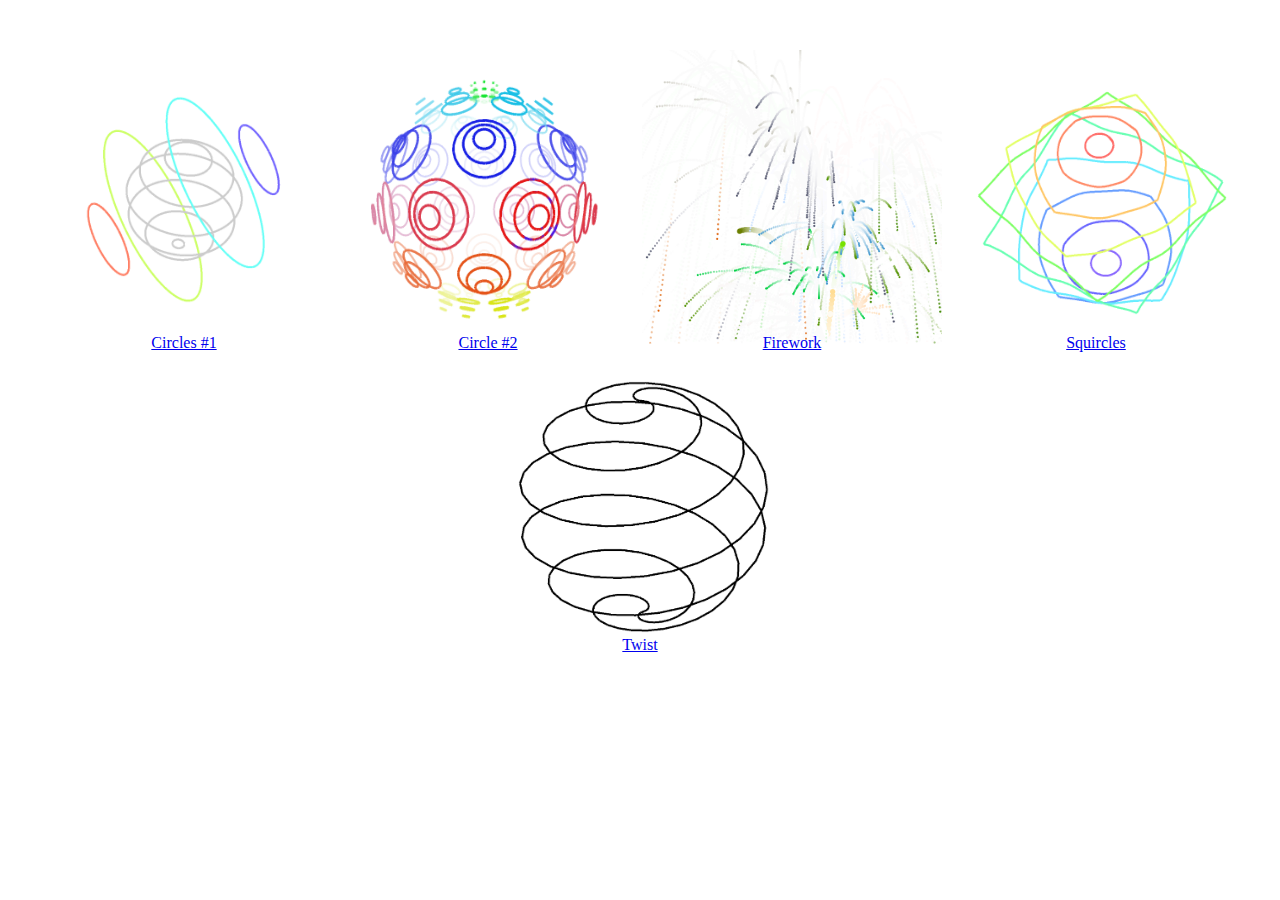
==== index.html @ 22761e92 "Made home page for sketches" ====
<!DOCTYPE html>
<html>

<head>
    <meta charset="utf-8" />
    <style>
        html,
        body {
            margin: 0;
            padding: 0;
        }

        #links {
            padding-top: 50px;
            text-align: center;
        }

        #links a {
            display: inline-block;
        }

        img {
            width: 300px;
            height: 300px;
            pointer-events: none;
        }

        #links a p {
            margin: 0;
            padding: 0;
            margin-top: -20px;
        }
    </style>
    <script>


    </script>
</head>

<body>
    <div id="links">
        <a href="circles/index.html">
            <img src="images/circles.PNG" />
            <p>Circles #1</p>
        </a>
        <a href="circles2/index.html">
            <img src="images/circles2.PNG" />
            <p>Circle #2</p>
        </a>
        <a href="fireworks/index.html">
            <img src="images/fireworks.PNG" />
            <p>Firework</p>
        </a>
        <a href="squircles/index.html">
            <img src="images/squircles.PNG" />
            <p>Squircles</p>
        </a>
        <a href="twist/index.html">
            <img src="images/twist.PNG" />
            <p>Twist</p>
        </a>
    </div>
</body>

</html>
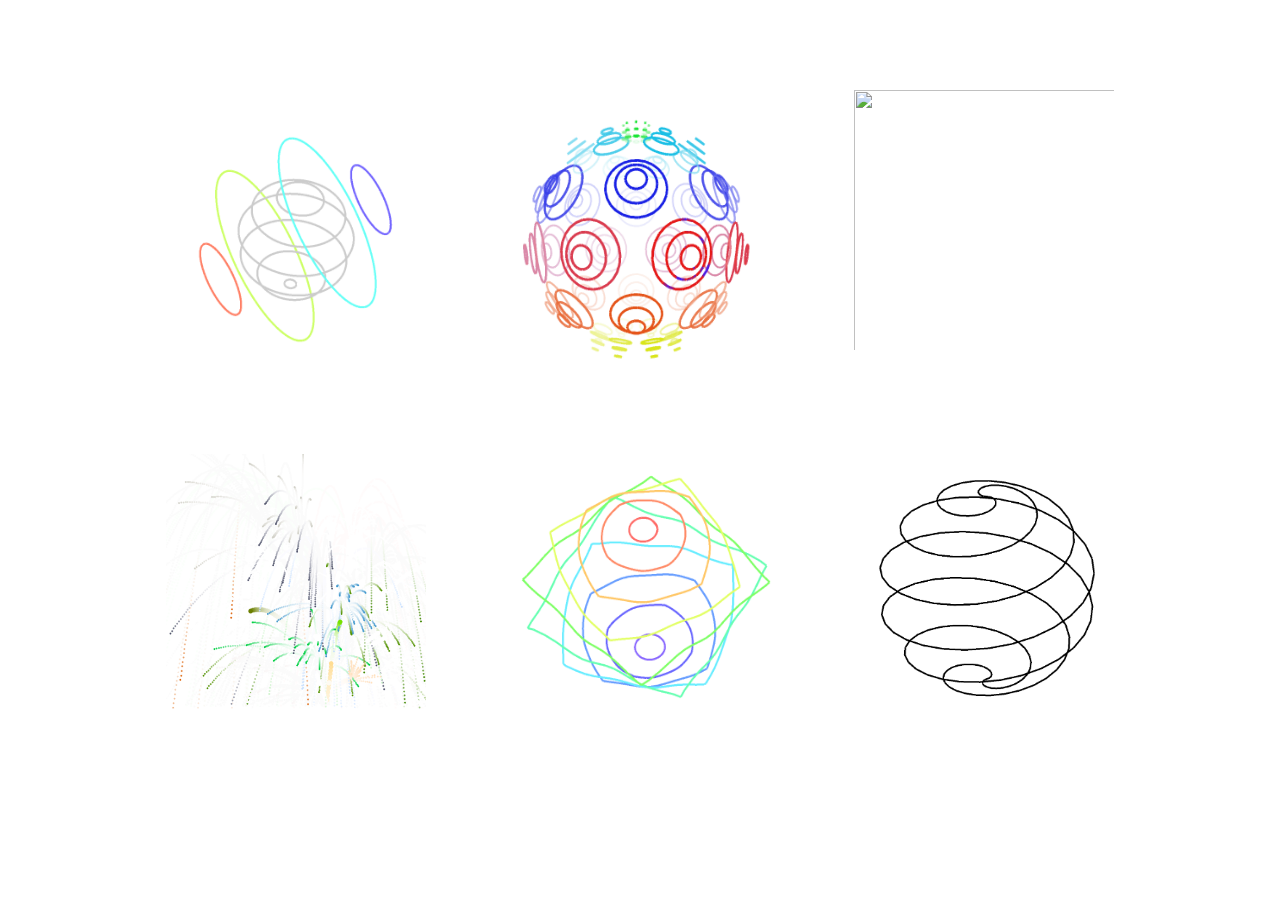
==== commit 72a7274f: "Improve home page styling" ====
--- a/index.html
+++ b/index.html
@@ -17,12 +17,18 @@
 
         #links a {
             display: inline-block;
+            margin: 20px;
         }
 
         img {
             width: 300px;
             height: 300px;
             pointer-events: none;
+            box-sizing: border-box;
+        }
+
+        img.smaller {
+            padding: 20px;
         }
 
         #links a p {
@@ -40,24 +46,22 @@
 <body>
     <div id="links">
         <a href="circles/index.html">
-            <img src="images/circles.PNG" />
-            <p>Circles #1</p>
+            <img src="common/images/circles.PNG" />
         </a>
         <a href="circles2/index.html">
-            <img src="images/circles2.PNG" />
-            <p>Circle #2</p>
+            <img src="common/images/circles2.PNG" />
+        </a>
+        <a href="noise/index.html">
+            <img src="common/images/noise.jpg" class="smaller" />
         </a>
         <a href="fireworks/index.html">
-            <img src="images/fireworks.PNG" />
-            <p>Firework</p>
+            <img src="common/images/fireworks.PNG" class="smaller" />
         </a>
         <a href="squircles/index.html">
-            <img src="images/squircles.PNG" />
-            <p>Squircles</p>
+            <img src="common/images/squircles.PNG" />
         </a>
         <a href="twist/index.html">
-            <img src="images/twist.PNG" />
-            <p>Twist</p>
+            <img src="common/images/twist.PNG" class="smaller" />
         </a>
     </div>
 </body>
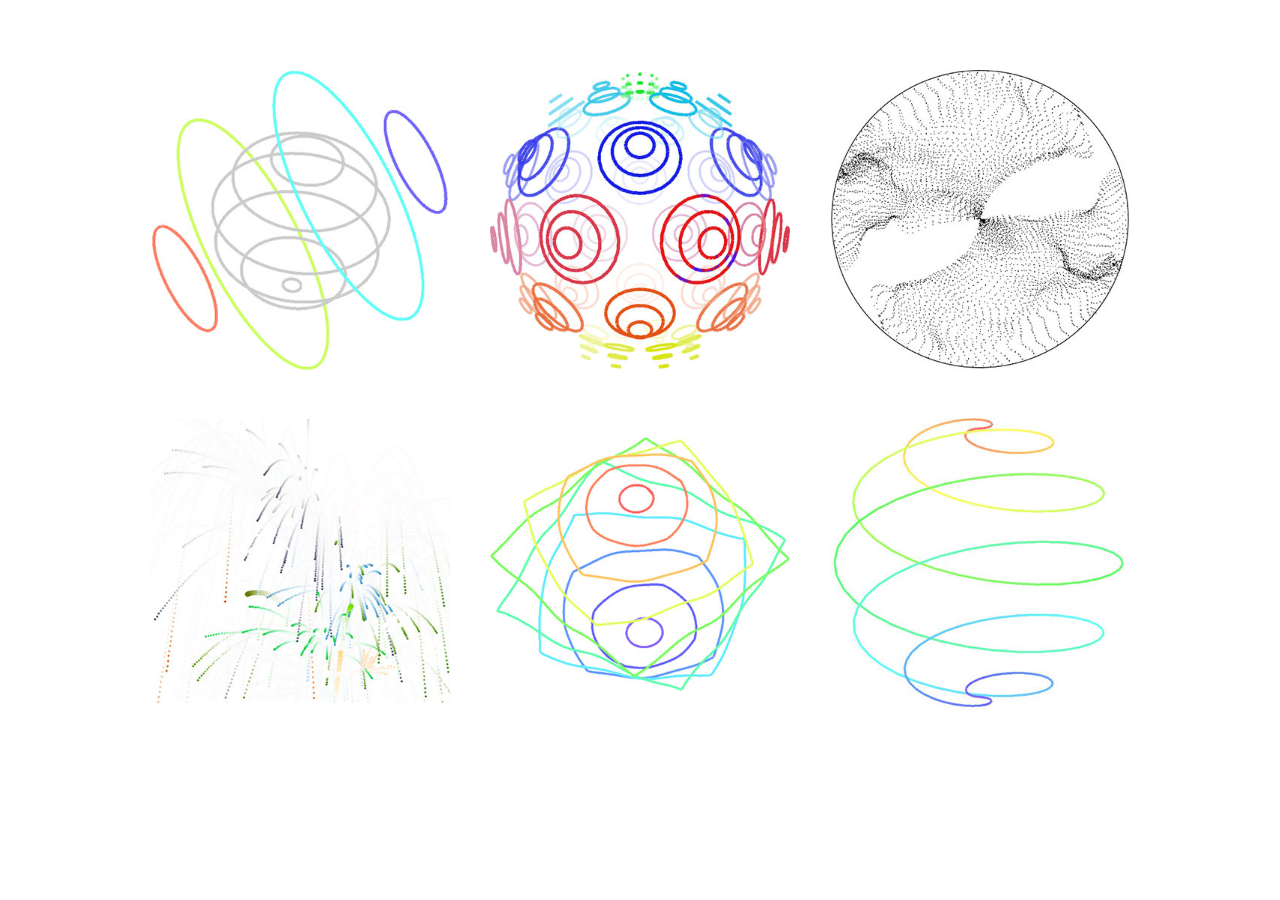
==== commit dbe52629: "Resized the images and made the home page more responsive" ====
--- a/index.html
+++ b/index.html
@@ -11,30 +11,51 @@
         }
 
         #links {
+            display: flex;
+            flex-direction: row;
+            flex-wrap: wrap;
+            justify-content: center;
+            align-items: center;
             padding-top: 50px;
             text-align: center;
+            max-width: 1200px;
+            margin: 0 auto;
         }
 
         #links a {
-            display: inline-block;
-            margin: 20px;
+            margin: 10px;
         }
 
         img {
-            width: 300px;
-            height: 300px;
+            max-width: 100%;
+            width: 150px;
+            height: 150px;
             pointer-events: none;
             box-sizing: border-box;
+            object-fit: contain;
+            object-position: center;
         }
 
-        img.smaller {
-            padding: 20px;
+        @media (min-width: 600px) {
+            #links a {
+                margin: 15px;
+            }
+
+            img {
+                width: 200px;
+                height: 200px;
+            }
         }
 
-        #links a p {
-            margin: 0;
-            padding: 0;
-            margin-top: -20px;
+        @media (min-width: 900px) {
+            #links a {
+                margin: 20px;
+            }
+
+            img {
+                width: 300px;
+                height: 300px;
+            }
         }
     </style>
     <script>
@@ -46,22 +67,22 @@
 <body>
     <div id="links">
         <a href="circles/index.html">
-            <img src="common/images/circles.PNG" />
+            <img src="common/images/circles.jpg" />
         </a>
         <a href="circles2/index.html">
-            <img src="common/images/circles2.PNG" />
+            <img src="common/images/circles2.jpg" />
         </a>
         <a href="noise/index.html">
-            <img src="common/images/noise.jpg" class="smaller" />
+            <img src="common/images/noise.jpg" />
         </a>
         <a href="fireworks/index.html">
-            <img src="common/images/fireworks.PNG" class="smaller" />
+            <img src="common/images/fireworks.jpg" />
         </a>
         <a href="squircles/index.html">
-            <img src="common/images/squircles.PNG" />
+            <img src="common/images/squircles.jpg" />
         </a>
         <a href="twist/index.html">
-            <img src="common/images/twist.PNG" class="smaller" />
+            <img src="common/images/twist.jpg" />
         </a>
     </div>
 </body>
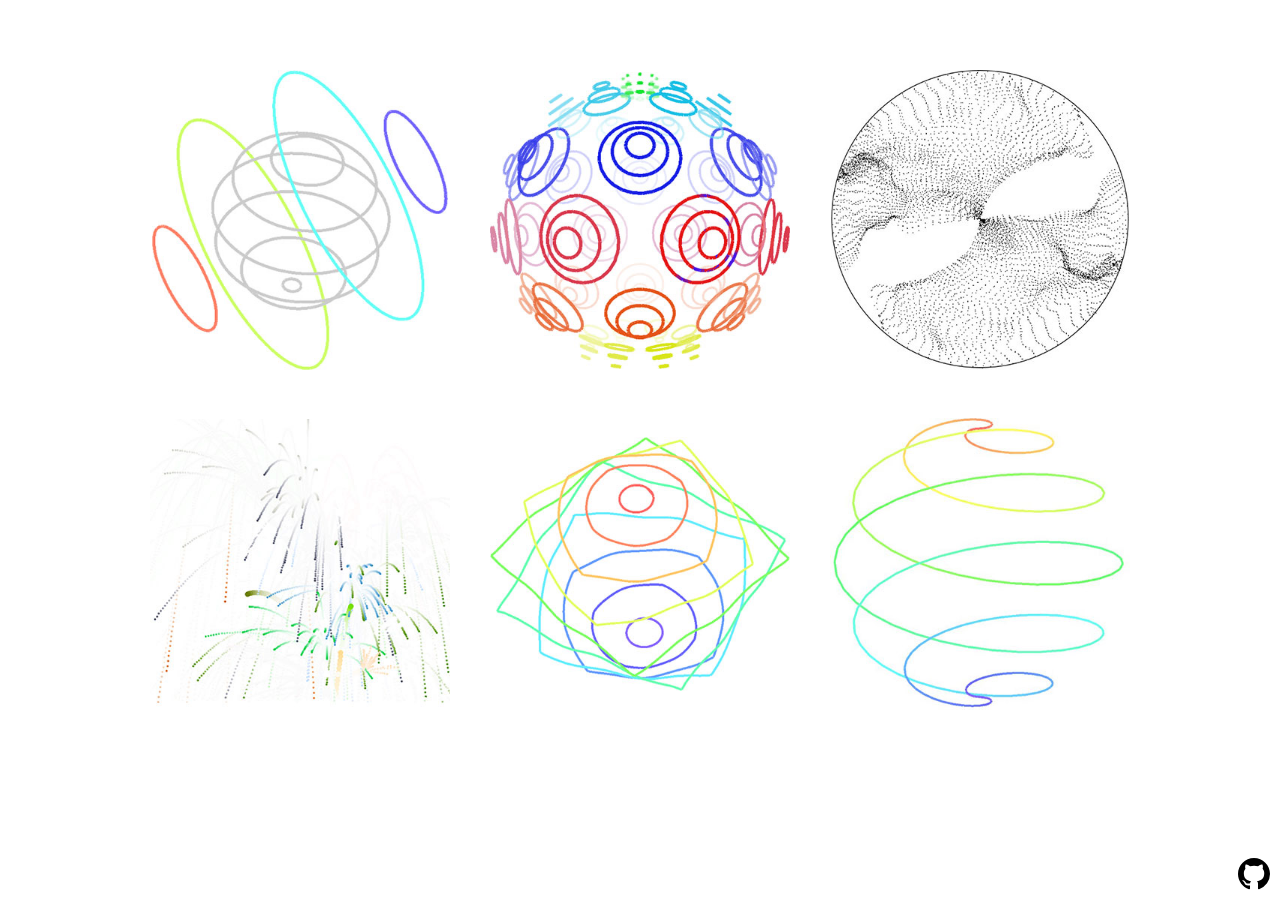
==== commit 6564d3de: "Added github link" ====
--- a/index.html
+++ b/index.html
@@ -36,6 +36,13 @@
             object-position: center;
         }
 
+        .github {
+            color: white;
+            position: fixed;
+            bottom: 10px;
+            right: 10px;
+        }
+
         @media (min-width: 600px) {
             #links a {
                 margin: 15px;
@@ -58,33 +65,37 @@
             }
         }
     </style>
-    <script>
-
-
-    </script>
 </head>
 
 <body>
     <div id="links">
         <a href="circles/index.html">
-            <img src="common/images/circles.jpg" />
+            <img src="images/circles.jpg" />
         </a>
         <a href="circles2/index.html">
-            <img src="common/images/circles2.jpg" />
+            <img src="images/circles2.jpg" />
         </a>
         <a href="noise/index.html">
-            <img src="common/images/noise.jpg" />
+            <img src="images/noise.jpg" />
         </a>
         <a href="fireworks/index.html">
-            <img src="common/images/fireworks.jpg" />
+            <img src="images/fireworks.jpg" />
         </a>
         <a href="squircles/index.html">
-            <img src="common/images/squircles.jpg" />
+            <img src="images/squircles.jpg" />
         </a>
         <a href="twist/index.html">
-            <img src="common/images/twist.jpg" />
+            <img src="images/twist.jpg" />
         </a>
     </div>
+
+    <a class="mr-4" href="https://github.com/kangabru/p5-animations" aria-label="Github">
+        <svg height="32" class="github" viewBox="0 0 16 16" version="1.1" width="32">
+            <path fill-rule="evenodd"
+                d="M8 0C3.58 0 0 3.58 0 8c0 3.54 2.29 6.53 5.47 7.59.4.07.55-.17.55-.38 0-.19-.01-.82-.01-1.49-2.01.37-2.53-.49-2.69-.94-.09-.23-.48-.94-.82-1.13-.28-.15-.68-.52-.01-.53.63-.01 1.08.58 1.23.82.72 1.21 1.87.87 2.33.66.07-.52.28-.87.51-1.07-1.78-.2-3.64-.89-3.64-3.95 0-.87.31-1.59.82-2.15-.08-.2-.36-1.02.08-2.12 0 0 .67-.21 2.2.82.64-.18 1.32-.27 2-.27.68 0 1.36.09 2 .27 1.53-1.04 2.2-.82 2.2-.82.44 1.1.16 1.92.08 2.12.51.56.82 1.27.82 2.15 0 3.07-1.87 3.75-3.65 3.95.29.25.54.73.54 1.48 0 1.07-.01 1.93-.01 2.2 0 .21.15.46.55.38A8.013 8.013 0 0016 8c0-4.42-3.58-8-8-8z">
+            </path>
+        </svg>
+    </a>
 </body>
 
 </html>